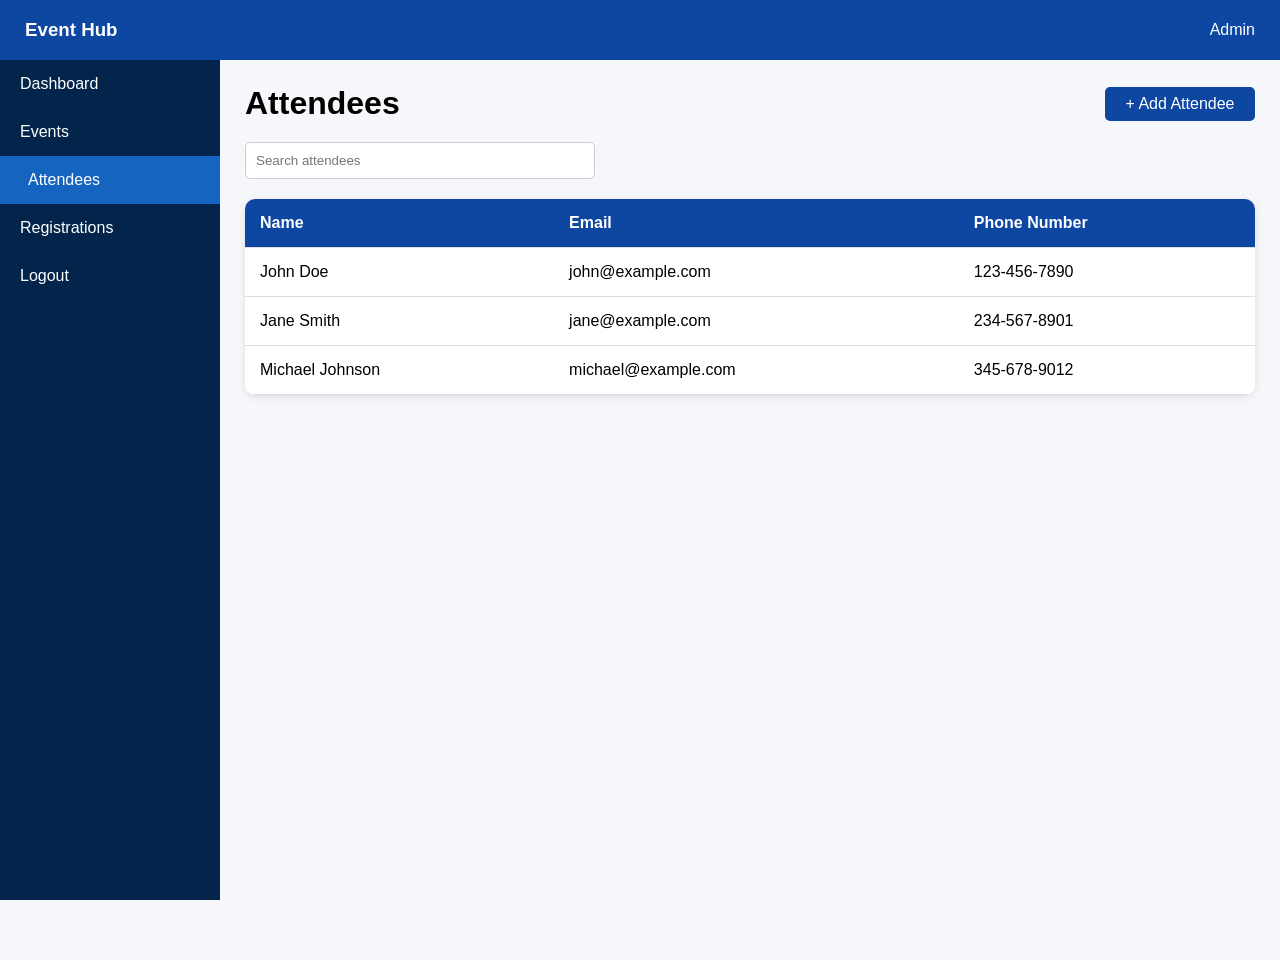
==== attendees.html @ 881bcf74 "List of attendees" ====
<!doctype html>
<html lang="en">
  <head>
    <meta charset="UTF-8" />
    <meta name="viewport" content="width=device-width, initial-scale=1.0" />
    <title>Attendees</title>

    <link rel="stylesheet" href="style.css" />
  </head>
  <body>
    <div class="topbar">
      <h3>Event Hub</h3>
      <p>Admin</p>
    </div>

    <div class="sidebar">
      <ul>
        <li><a href="dashboard.html">Dashboard</a></li>
        <li><a href="events.html">Events</a></li>
        <li><a href="attendees.html" class="active">Attendees</a></li>
        <li><a href="registration.html">Registrations</a></li>
        <li><a href="login.html">Logout</a></li>
      </ul>
    </div>

    <div class="main">
      <div class="content">
        <div class="page-header">
          <h1>Attendees</h1>
          <a href="attendee-form.html">
            <button class="btn">+ Add Attendee</button>
          </a>
        </div>

        <input type="text" class="search-box" placeholder="Search attendees" />

        <div class="table-container">
          <table>
            <tr>
              <th>Name</th>
              <th>Email</th>
              <th>Phone Number</th>
            </tr>

            <tr>
              <td>John Doe</td>
              <td>john@example.com</td>
              <td>123-456-7890</td>
            </tr>

            <tr>
              <td>Jane Smith</td>
              <td>jane@example.com</td>
              <td>234-567-8901</td>
            </tr>

            <tr>
              <td>Michael Johnson</td>
              <td>michael@example.com</td>
              <td>345-678-9012</td>
            </tr>
          </table>
        </div>
      </div>
    </div>
  </body>
</html>
---- style.css ----
* {
  margin: 0;
  padding: 0;
  box-sizing: border-box;
  font-family: Arial, sans-serif;
}

body {
  height: 100vh;
  background: #f5f7fb;
}

.container {
  display: flex;
  height: 100vh;
}

.left-panel {
  flex: 1;
  background:
    linear-gradient(rgba(13, 71, 161, 0.8), rgba(3, 37, 76, 0.9)),
    url("https://images.unsplash.com/photo-1511578314322-379afb476865?w=1200");

  background-size: cover;
  background-position: center;

  display: flex;
  justify-content: center;
  align-items: center;
  color: white;
}

.overlay {
  width: 70%;
}

.overlay h1 {
  font-size: 48px;
  margin-bottom: 20px;
}

.tagline {
  font-size: 24px;
  font-weight: 600;
  margin-bottom: 25px;
}

.quote {
  font-size: 18px;
  line-height: 1.8;
  color: #e8e8e8;
}

.right-panel {
  width: 450px;
  background: white;

  display: flex;
  justify-content: center;
  align-items: center;
}

.login-card {
  width: 80%;
}

.icon {
  text-align: center;
  margin-bottom: 20px;
}

.icon i {
  font-size: 70px;
  color: #0d47a1;
}

.login-card h2 {
  text-align: center;
  margin-bottom: 10px;
  color: #222;
}

.subtitle {
  text-align: center;
  color: #777;
  margin-bottom: 35px;
}

.input-group {
  position: relative;
  margin-bottom: 20px;
}

.input-group i {
  position: absolute;
  left: 15px;
  top: 15px;
  color: #888;
}

.input-group input {
  width: 100%;
  padding: 14px 14px 14px 45px;
  border: 1px solid #ddd;
  border-radius: 10px;
  font-size: 15px;
}

.input-group input:focus {
  outline: none;
  border-color: #0d47a1;
}

.options {
  display: flex;
  justify-content: space-between;
  margin-bottom: 25px;
  font-size: 14px;
}

.options a {
  text-decoration: none;
  color: #0d47a1;
}

button {
  width: 100%;
  border: none;
  padding: 15px;
  border-radius: 10px;
  background: #0d47a1;
  color: white;
  font-size: 16px;
  cursor: pointer;
  transition: 0.3s;
}

button:hover {
  background: #1565c0;
}

.footer-text {
  margin-top: 25px;
  text-align: center;
  color: #888;
  font-size: 13px;
}

/* Dashboard code from here */

/* Dashboard */

.topbar {
  background: #0d47a1;
  color: white;
  height: 60px;
  padding: 0 25px;
  display: flex;
  justify-content: space-between;
  align-items: center;
  position: fixed;
  top: 0;
  left: 0;
  right: 0;
  z-index: 1000;
}

.sidebar {
  width: 220px;
  background: #03254c;
  position: fixed;
  top: 60px;
  left: 0;
  bottom: 0;
  overflow-y: auto;
}

.sidebar ul {
  list-style: none;
}

.sidebar ul li a {
  display: block;
  color: white;
  text-decoration: none;
  padding: 15px 20px;
  transition: 0.3s;
}

.sidebar ul li a:hover,
.sidebar ul li a.active {
  background: #1565c0;
  padding-left: 28px;
}

.main {
  margin-left: 220px;
  margin-top: 60px;
  padding: 25px;
  min-height: calc(100vh - 60px);
}

/* Sections */

.section {
  background: white;
  margin-top: 30px;
  padding: 25px;
  border-radius: 10px;
  box-shadow: 0 2px 8px rgba(0, 0, 0, 0.1);
}

.section h2 {
  color: #0d47a1;
  margin-bottom: 15px;
}

/* Event Cards */

.event-types {
  display: grid;
  grid-template-columns: repeat(3, 1fr);
  gap: 20px;
  margin-top: 20px;
}

.event-box {
  background: #f5f9ff;
  border: 1px solid #dce7f8;
  border-radius: 8px;
  padding: 20px;
  transition: 0.3s;
}

.event-box:hover {
  transform: translateY(-5px);
  box-shadow: 0 4px 12px rgba(0, 0, 0, 0.12);
}

.event-box h3 {
  color: #0d47a1;
  margin-bottom: 10px;
}

.event-box p {
  color: #666;
  line-height: 1.5;
}

/* Feature List */

.feature-list {
  columns: 2;
  margin-left: 20px;
}

.feature-list li {
  margin-bottom: 10px;
  color: #444;
}

/* Cards */

.card-container {
  display: grid;
  grid-template-columns: repeat(4, 1fr);
  gap: 20px;
}

.card {
  background: white;
  padding: 25px;
  text-align: center;
  border-radius: 10px;
  box-shadow: 0 2px 8px rgba(0, 0, 0, 0.1);
  transition: 0.3s;
}

.card:hover {
  transform: translateY(-5px);
  box-shadow: 0 5px 15px rgba(0, 0, 0, 0.15);
}

.card h2 {
  color: #0d47a1;
  margin-bottom: 10px;
}

.card p {
  color: #666;
}

/* Buttons */

.actions {
  display: flex;
  gap: 10px;
}

.view-btn,
.edit-btn,
.btn,
.btn1 {
  color: white;
  text-decoration: none;
  padding: 8px 16px;
  border-radius: 5px;
  transition: 0.3s;
}

.view-btn {
  background: #0d47a1;
}

.edit-btn {
  background: #ff9800;
}

.btn {
  width: 150px;
}

.btn1 {
  width: 200px;
}

.view-btn:hover,
.edit-btn:hover,
.btn:hover,
.btn1:hover {
  opacity: 0.9;
}

/* Search */

.search-box {
  width: 350px;
  padding: 10px;
  border: 1px solid #ccc;
  border-radius: 5px;
  margin-bottom: 20px;
}

/* Tables */

.table-container {
  background: white;
  border-radius: 10px;
  overflow: hidden;
  box-shadow: 0 2px 8px rgba(0, 0, 0, 0.1);
}

table {
  width: 100%;
  border-collapse: collapse;
}

table th {
  background: #0d47a1;
  color: white;
}

table th,
table td {
  padding: 15px;
  text-align: left;
  border-bottom: 1px solid #ddd;
}

table tr:hover {
  background: #eef5ff;
}

/* Forms */

.form-card {
  background: white;
  padding: 25px;
  border-radius: 10px;
  box-shadow: 0 2px 8px rgba(0, 0, 0, 0.1);
}

.form-group {
  margin-bottom: 18px;
}

.form-group label {
  display: block;
  margin-bottom: 8px;
  font-weight: bold;
}

.form-group input,
.form-group textarea,
.form-group select {
  width: 100%;
  padding: 10px;
  border: 1px solid #ccc;
  border-radius: 5px;
}

.row {
  display: flex;
  gap: 20px;
}

.col {
  flex: 1;
}

.page-header {
  display: flex;
  justify-content: space-between;
  align-items: center;
  margin-bottom: 20px;
}

.page-header h1 {
  margin: 0;
}

.btn1 {
  width: auto;
  padding: 12px 25px;
  background: #0d47a1;
  color: white;
  text-decoration: none;
  border-radius: 8px;
  display: inline-block;
}

.btn1:hover {
  background: #1565c0;
}
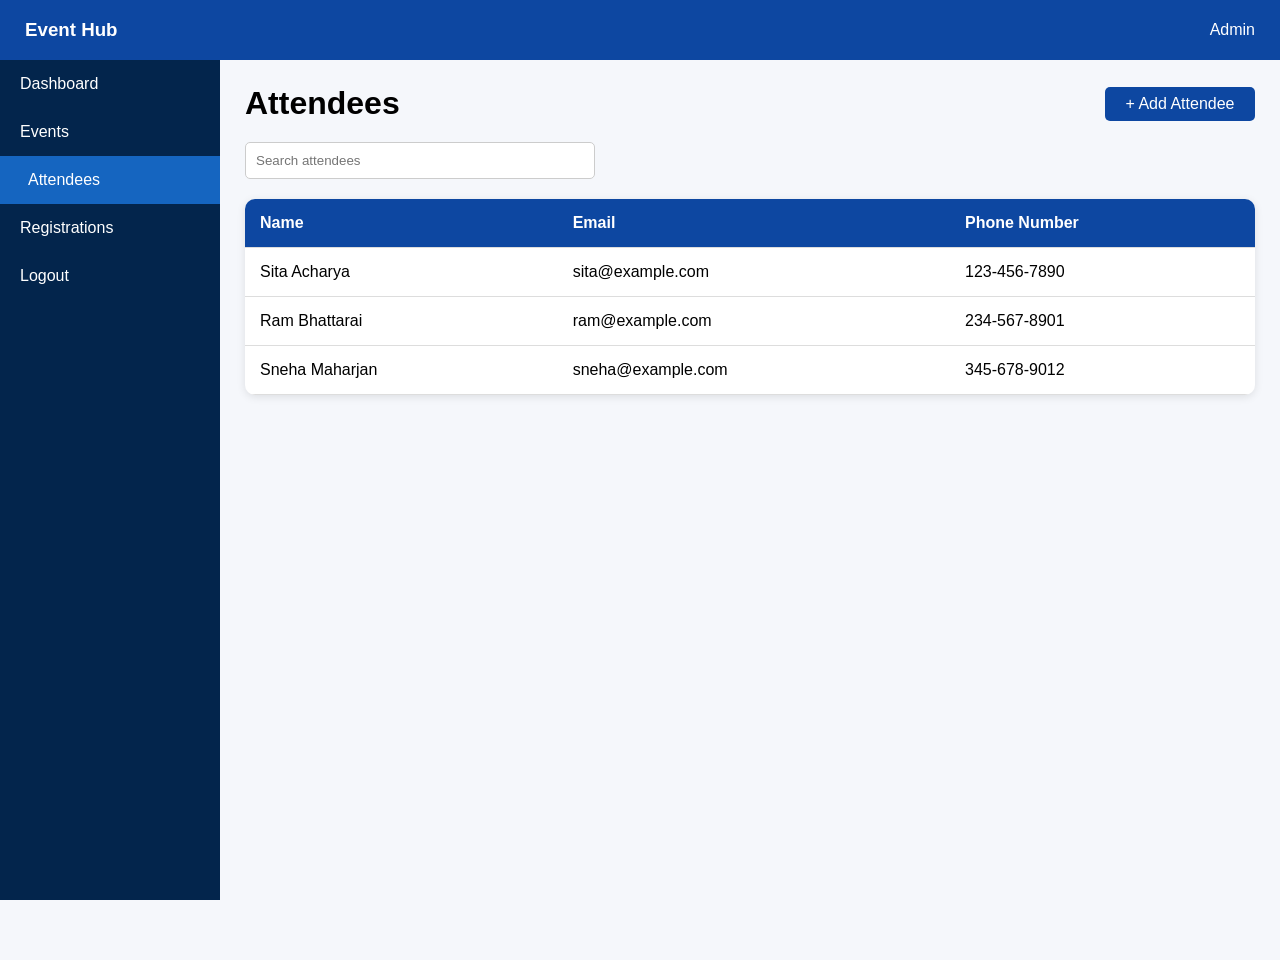
==== commit 12b0473d: "Updated" ====
--- a/attendees.html
+++ b/attendees.html
@@ -43,20 +43,20 @@
             </tr>
 
             <tr>
-              <td>John Doe</td>
-              <td>john@example.com</td>
+              <td>Sita Acharya</td>
+              <td>sita@example.com</td>
               <td>123-456-7890</td>
             </tr>
 
             <tr>
-              <td>Jane Smith</td>
-              <td>jane@example.com</td>
+              <td>Ram Bhattarai</td>
+              <td>ram@example.com</td>
               <td>234-567-8901</td>
             </tr>
 
             <tr>
-              <td>Michael Johnson</td>
-              <td>michael@example.com</td>
+              <td>Sneha Maharjan</td>
+              <td>sneha@example.com</td>
               <td>345-678-9012</td>
             </tr>
           </table>
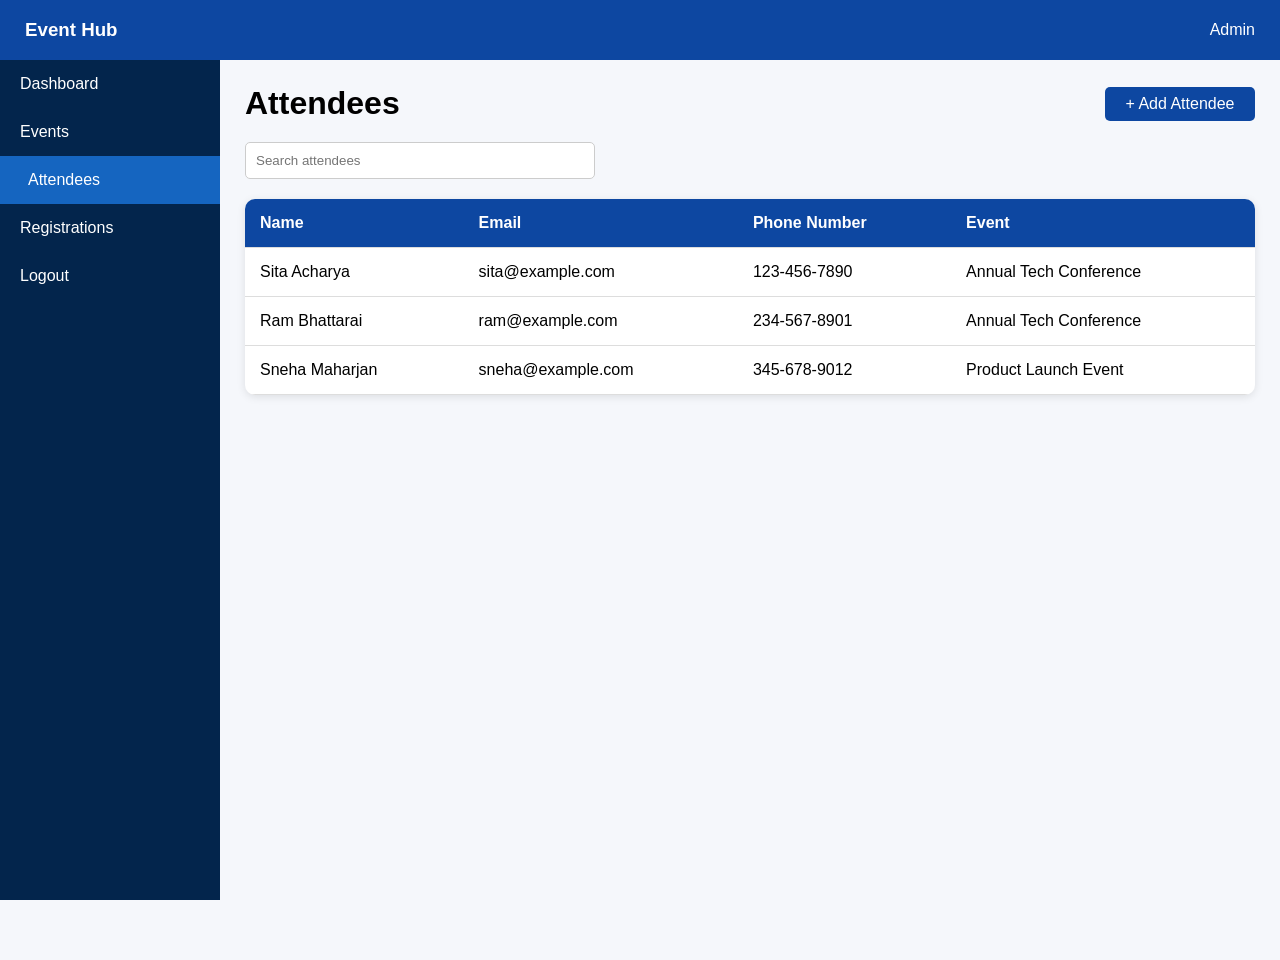
==== commit 963da3f6: "Updated page" ====
--- a/attendees.html
+++ b/attendees.html
@@ -40,24 +40,28 @@
               <th>Name</th>
               <th>Email</th>
               <th>Phone Number</th>
+              <th>Event</th>
             </tr>
 
             <tr>
               <td>Sita Acharya</td>
               <td>sita@example.com</td>
               <td>123-456-7890</td>
+              <td>Annual Tech Conference</td>
             </tr>
 
             <tr>
               <td>Ram Bhattarai</td>
               <td>ram@example.com</td>
               <td>234-567-8901</td>
+              <td>Annual Tech Conference</td>
             </tr>
 
             <tr>
               <td>Sneha Maharjan</td>
               <td>sneha@example.com</td>
               <td>345-678-9012</td>
+              <td>Product Launch Event</td>
             </tr>
           </table>
         </div>
